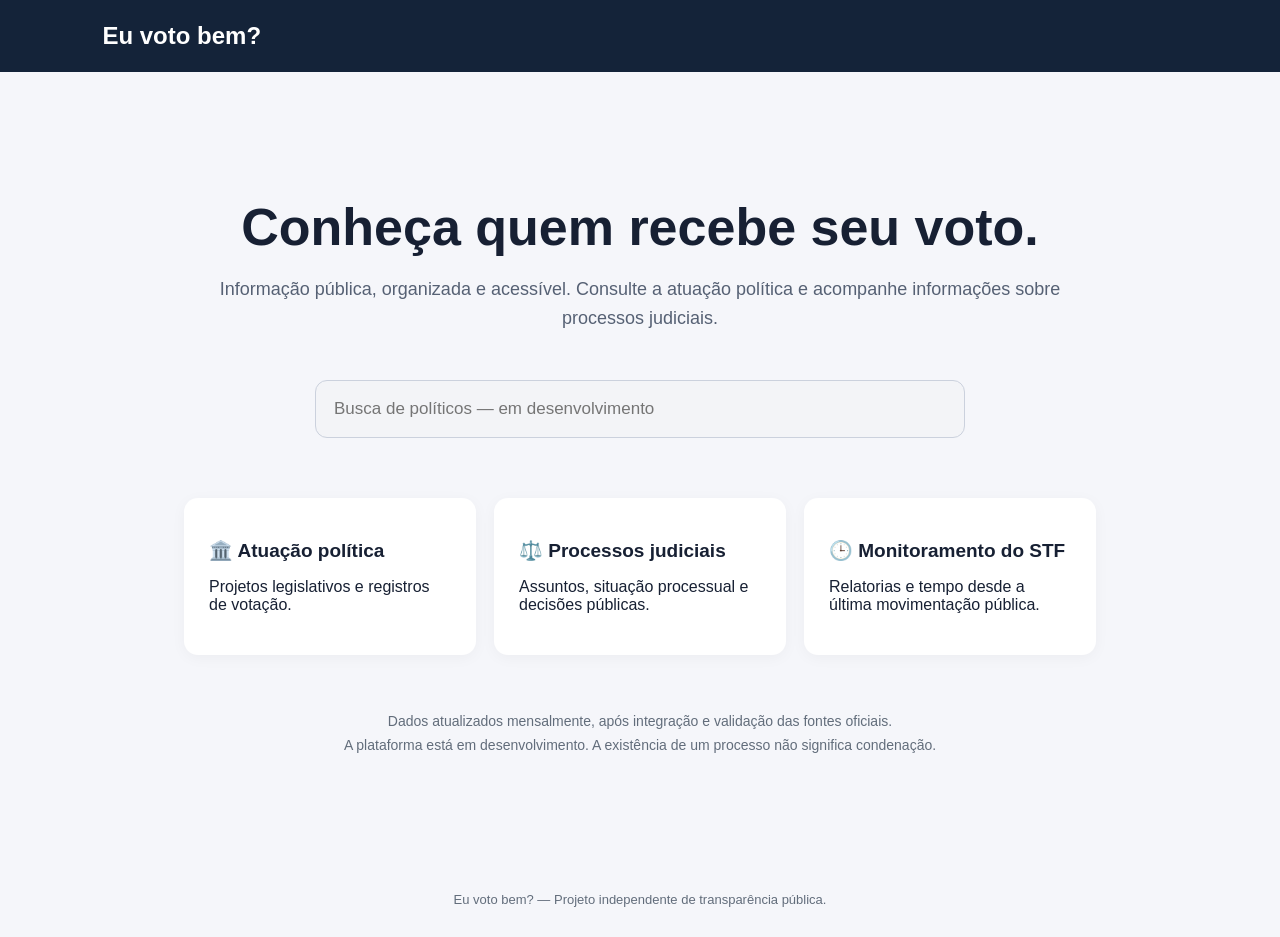
==== index.html @ 4e177135 "Create index.html" ====
<!DOCTYPE html>
<html lang="pt-BR">
<head>
  <meta charset="UTF-8">
  <meta name="viewport" content="width=device-width, initial-scale=1.0">
  <title>Eu voto bem? | Transparência política</title>
  <meta name="description" content="Consulte informações públicas sobre políticos, votações e processos judiciais.">
  <style>
    * { box-sizing: border-box; }

    body {
      margin: 0;
      font-family: Arial, sans-serif;
      background: #f5f6fa;
      color: #172033;
    }

    header {
      background: #142339;
      color: white;
      padding: 22px 8%;
      font-size: 24px;
      font-weight: bold;
    }

    main {
      max-width: 960px;
      margin: 0 auto;
      padding: 90px 24px;
      text-align: center;
    }

    h1 {
      font-size: clamp(32px, 5vw, 52px);
      margin-bottom: 16px;
    }

    .subtitle {
      color: #566174;
      font-size: 18px;
      line-height: 1.6;
    }

    .search {
      width: 100%;
      max-width: 650px;
      padding: 18px;
      border: 1px solid #cbd1dd;
      border-radius: 12px;
      margin-top: 30px;
      font-size: 17px;
    }

    .cards {
      display: grid;
      grid-template-columns: repeat(auto-fit, minmax(180px, 1fr));
      gap: 18px;
      margin-top: 60px;
      text-align: left;
    }

    .card {
      background: white;
      padding: 25px;
      border-radius: 14px;
      box-shadow: 0 3px 15px #0000000a;
    }

    .card h2 { font-size: 19px; }

    .notice {
      margin-top: 55px;
      font-size: 14px;
      color: #626d7b;
      line-height: 1.7;
    }

    footer {
      text-align: center;
      padding: 30px;
      color: #626d7b;
      font-size: 13px;
    }
  </style>
</head>
<body>
  <header>Eu voto bem?</header>

  <main>
    <h1>Conheça quem recebe seu voto.</h1>

    <p class="subtitle">
      Informação pública, organizada e acessível.
      Consulte a atuação política e acompanhe
      informações sobre processos judiciais.
    </p>

    <input
      class="search"
      type="search"
      placeholder="Busca de políticos — em desenvolvimento"
      aria-label="Busca de políticos em desenvolvimento"
      disabled
    >

    <section class="cards">
      <div class="card">
        <h2>🏛️ Atuação política</h2>
        <p>Projetos legislativos e registros de votação.</p>
      </div>

      <div class="card">
        <h2>⚖️ Processos judiciais</h2>
        <p>Assuntos, situação processual e decisões públicas.</p>
      </div>

      <div class="card">
        <h2>🕒 Monitoramento do STF</h2>
        <p>Relatorias e tempo desde a última movimentação pública.</p>
      </div>
    </section>

    <p class="notice">
      Dados atualizados mensalmente, após integração
      e validação das fontes oficiais.
      <br>
      A plataforma está em desenvolvimento.
      A existência de um processo não significa condenação.
    </p>
  </main>

  <footer>
    Eu voto bem? — Projeto independente de transparência pública.
  </footer>
</body>
</html>
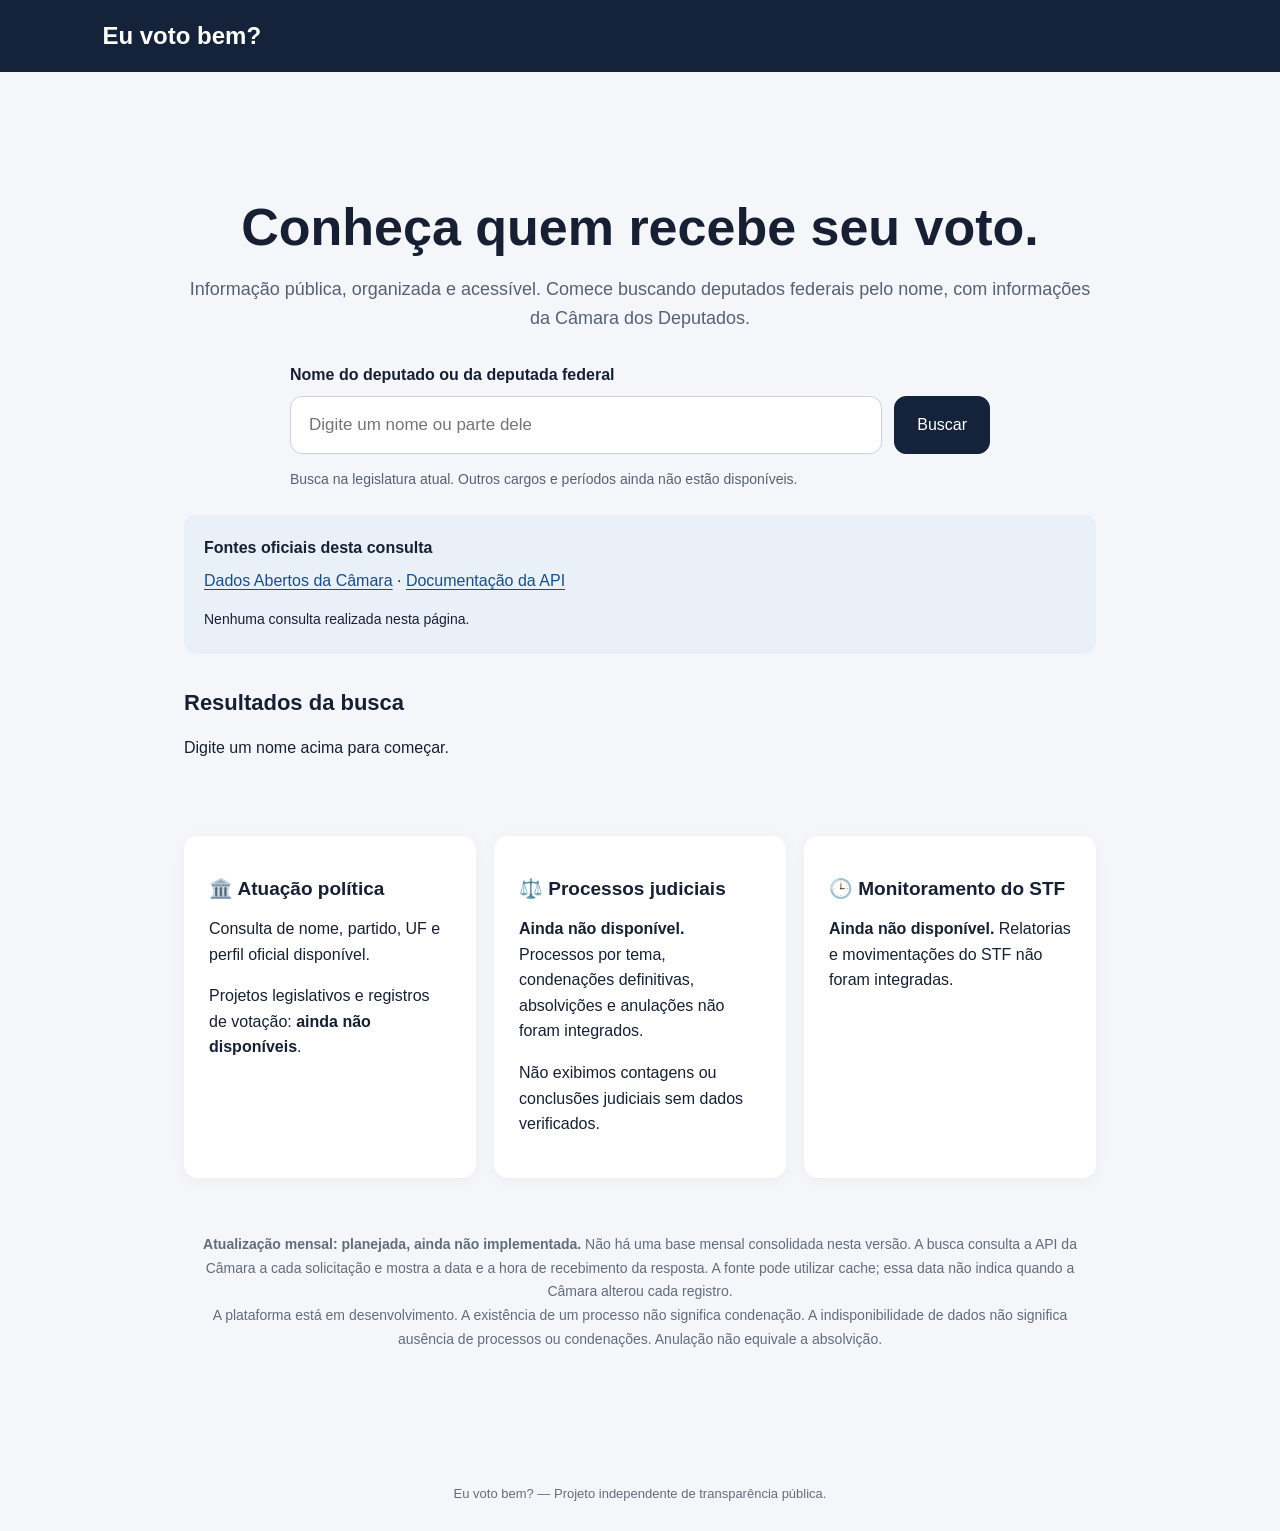
==== commit 71097c24: "Implementa busca de deputados com fontes oficiais Busca por nome na API da Câmara, paginação, foto, " ====
--- a/index.html
+++ b/index.html
@@ -1,137 +1,170 @@
-
-<!DOCTYPE html>
-<html lang="pt-BR">
-<head>
-  <meta charset="UTF-8">
-  <meta name="viewport" content="width=device-width, initial-scale=1.0">
-  <title>Eu voto bem? | Transparência política</title>
-  <meta name="description" content="Consulte informações públicas sobre políticos, votações e processos judiciais.">
-  <style>
-    * { box-sizing: border-box; }
-
-    body {
-      margin: 0;
-      font-family: Arial, sans-serif;
-      background: #f5f6fa;
-      color: #172033;
-    }
-
-    header {
-      background: #142339;
-      color: white;
-      padding: 22px 8%;
-      font-size: 24px;
-      font-weight: bold;
-    }
-
-    main {
-      max-width: 960px;
-      margin: 0 auto;
-      padding: 90px 24px;
-      text-align: center;
-    }
-
-    h1 {
-      font-size: clamp(32px, 5vw, 52px);
-      margin-bottom: 16px;
-    }
-
-    .subtitle {
-      color: #566174;
-      font-size: 18px;
-      line-height: 1.6;
-    }
-
-    .search {
-      width: 100%;
-      max-width: 650px;
-      padding: 18px;
-      border: 1px solid #cbd1dd;
-      border-radius: 12px;
-      margin-top: 30px;
-      font-size: 17px;
-    }
-
-    .cards {
-      display: grid;
-      grid-template-columns: repeat(auto-fit, minmax(180px, 1fr));
-      gap: 18px;
-      margin-top: 60px;
-      text-align: left;
-    }
-
-    .card {
-      background: white;
-      padding: 25px;
-      border-radius: 14px;
-      box-shadow: 0 3px 15px #0000000a;
-    }
-
-    .card h2 { font-size: 19px; }
-
-    .notice {
-      margin-top: 55px;
-      font-size: 14px;
-      color: #626d7b;
-      line-height: 1.7;
-    }
-
-    footer {
-      text-align: center;
-      padding: 30px;
-      color: #626d7b;
-      font-size: 13px;
-    }
-  </style>
-</head>
-<body>
-  <header>Eu voto bem?</header>
-
-  <main>
-    <h1>Conheça quem recebe seu voto.</h1>
-
-    <p class="subtitle">
-      Informação pública, organizada e acessível.
-      Consulte a atuação política e acompanhe
-      informações sobre processos judiciais.
-    </p>
-
-    <input
-      class="search"
-      type="search"
-      placeholder="Busca de políticos — em desenvolvimento"
-      aria-label="Busca de políticos em desenvolvimento"
-      disabled
-    >
-
-    <section class="cards">
-      <div class="card">
-        <h2>🏛️ Atuação política</h2>
-        <p>Projetos legislativos e registros de votação.</p>
-      </div>
-
-      <div class="card">
-        <h2>⚖️ Processos judiciais</h2>
-        <p>Assuntos, situação processual e decisões públicas.</p>
-      </div>
-
-      <div class="card">
-        <h2>🕒 Monitoramento do STF</h2>
-        <p>Relatorias e tempo desde a última movimentação pública.</p>
-      </div>
-    </section>
-
-    <p class="notice">
-      Dados atualizados mensalmente, após integração
-      e validação das fontes oficiais.
-      <br>
-      A plataforma está em desenvolvimento.
-      A existência de um processo não significa condenação.
-    </p>
-  </main>
-
-  <footer>
-    Eu voto bem? — Projeto independente de transparência pública.
-  </footer>
-</body>
-</html>
+
+<!DOCTYPE html>
+<html lang="pt-BR">
+<head>
+  <meta charset="UTF-8">
+  <meta name="viewport" content="width=device-width, initial-scale=1.0">
+  <title>Eu voto bem? | Transparência política</title>
+  <meta name="description" content="Busque deputados federais pelo nome e consulte partido, estado e perfil nas fontes oficiais da Câmara dos Deputados.">
+  <link rel="stylesheet" href="./busca.css">
+  <script type="module" src="./busca.mjs"></script>
+  <style>
+    * { box-sizing: border-box; }
+
+    body {
+      margin: 0;
+      font-family: Arial, sans-serif;
+      background: #f5f6fa;
+      color: #172033;
+    }
+
+    header {
+      background: #142339;
+      color: white;
+      padding: 22px 8%;
+      font-size: 24px;
+      font-weight: bold;
+    }
+
+    main {
+      max-width: 960px;
+      margin: 0 auto;
+      padding: 90px 24px;
+      text-align: center;
+    }
+
+    h1 {
+      font-size: clamp(32px, 5vw, 52px);
+      margin-bottom: 16px;
+    }
+
+    .subtitle {
+      color: #566174;
+      font-size: 18px;
+      line-height: 1.6;
+    }
+
+    .search {
+      width: 100%;
+      max-width: 650px;
+      padding: 18px;
+      border: 1px solid #cbd1dd;
+      border-radius: 12px;
+      margin-top: 30px;
+      font-size: 17px;
+    }
+
+    .cards {
+      display: grid;
+      grid-template-columns: repeat(auto-fit, minmax(180px, 1fr));
+      gap: 18px;
+      margin-top: 60px;
+      text-align: left;
+    }
+
+    .card {
+      background: white;
+      padding: 25px;
+      border-radius: 14px;
+      box-shadow: 0 3px 15px #0000000a;
+    }
+
+    .card h2 { font-size: 19px; }
+
+    .notice {
+      margin-top: 55px;
+      font-size: 14px;
+      color: #626d7b;
+      line-height: 1.7;
+    }
+
+    footer {
+      text-align: center;
+      padding: 30px;
+      color: #626d7b;
+      font-size: 13px;
+    }
+  </style>
+</head>
+<body>
+  <header>Eu voto bem?</header>
+
+  <main>
+    <h1>Conheça quem recebe seu voto.</h1>
+
+    <p class="subtitle">
+      Informação pública, organizada e acessível.
+      Comece buscando deputados federais pelo nome,
+      com informações da Câmara dos Deputados.
+    </p>
+
+    <form id="busca" role="search">
+      <label for="nome">Nome do deputado ou da deputada federal</label>
+      <div class="search-row">
+        <input class="search" id="nome" name="nome" type="search"
+          placeholder="Digite um nome ou parte dele" required minlength="2" maxlength="100"
+          aria-describedby="escopo" autocomplete="off">
+        <button type="submit">Buscar</button>
+      </div>
+      <p id="escopo" class="help">Busca na legislatura atual. Outros cargos e períodos ainda não estão disponíveis.</p>
+    </form>
+
+    <section class="sources" aria-labelledby="fontes-titulo">
+      <h2 id="fontes-titulo">Fontes oficiais desta consulta</h2>
+      <a href="https://dadosabertos.camara.leg.br/">Dados Abertos da Câmara</a>
+      <span aria-hidden="true"> · </span>
+      <a href="https://dadosabertos.camara.leg.br/swagger/api.html">Documentação da API</a>
+      <p id="consulta-data">Nenhuma consulta realizada nesta página.</p>
+      <a id="consulta-link" hidden>Ver os dados desta consulta na fonte oficial</a>
+    </section>
+
+    <section id="resultados" aria-labelledby="resultados-titulo" aria-busy="false">
+      <h2 id="resultados-titulo">Resultados da busca</h2>
+      <p id="status" role="status" aria-live="polite" aria-atomic="true">Digite um nome acima para começar.</p>
+      <ul id="lista" class="results-list"></ul>
+      <nav id="paginacao" aria-label="Páginas dos resultados" hidden>
+        <button id="anterior" type="button">Página anterior</button>
+        <span id="pagina"></span>
+        <button id="proxima" type="button">Próxima página</button>
+      </nav>
+    </section>
+    <noscript><p>Ative o JavaScript para buscar aqui ou consulte diretamente o <a href="https://www.camara.leg.br/deputados">site da Câmara</a>.</p></noscript>
+
+    <section class="cards">
+      <div class="card">
+        <h2>🏛️ Atuação política</h2>
+        <p>Consulta de nome, partido, UF e perfil oficial disponível.</p>
+        <p>Projetos legislativos e registros de votação: <strong>ainda não disponíveis</strong>.</p>
+      </div>
+
+      <div class="card">
+        <h2>⚖️ Processos judiciais</h2>
+        <p><strong>Ainda não disponível.</strong> Processos por tema, condenações definitivas, absolvições e anulações não foram integrados.</p>
+        <p>Não exibimos contagens ou conclusões judiciais sem dados verificados.</p>
+      </div>
+
+      <div class="card">
+        <h2>🕒 Monitoramento do STF</h2>
+        <p><strong>Ainda não disponível.</strong> Relatorias e movimentações do STF não foram integradas.</p>
+      </div>
+    </section>
+
+    <p class="notice">
+      <strong>Atualização mensal: planejada, ainda não implementada.</strong>
+      Não há uma base mensal consolidada nesta versão.
+      A busca consulta a API da Câmara a cada solicitação e mostra a data e a hora
+      de recebimento da resposta. A fonte pode utilizar cache; essa data não
+      indica quando a Câmara alterou cada registro.
+      <br>
+      A plataforma está em desenvolvimento.
+      A existência de um processo não significa condenação.
+      A indisponibilidade de dados não significa ausência de processos ou condenações.
+      Anulação não equivale a absolvição.
+    </p>
+  </main>
+
+  <footer>
+    Eu voto bem? — Projeto independente de transparência pública.
+  </footer>
+</body>
+</html>
--- a/busca.css
+++ b/busca.css
@@ -0,0 +1,40 @@
+/* Complementa o visual original da página. */
+[hidden] { display: none !important; }
+a { color: #174e88; text-underline-offset: 3px; overflow-wrap: anywhere; }
+a:hover { color: #0c3159; }
+button, input { font: inherit; }
+button {
+  background: #142339; color: white; border: 1px solid #142339;
+  border-radius: 12px; padding: 14px 22px; cursor: pointer; min-height: 48px;
+}
+button:hover:not(:disabled) { background: #284566; }
+button:disabled { opacity: .55; cursor: default; }
+:focus-visible { outline: 3px solid #bd7700; outline-offset: 4px; }
+#busca { max-width: 700px; margin: 34px auto 0; text-align: left; }
+#busca label { font-weight: bold; }
+.search-row { display: flex; gap: 12px; margin-top: 12px; }
+#busca .search { margin: 0; max-width: none; min-width: 0; }
+.help { font-size: 14px; color: #566174; line-height: 1.6; }
+.sources { margin: 24px auto; padding: 20px; background: #eaf0f7; border-radius: 12px; text-align: left; line-height: 1.6; }
+.sources h2 { font-size: 16px; margin: 0 0 8px; }
+.sources p { margin-bottom: 4px; font-size: 14px; }
+#resultados { margin-top: 36px; text-align: left; }
+#resultados h2 { font-size: 22px; }
+#status { line-height: 1.6; }
+.results-list { list-style: none; padding: 0; display: grid; grid-template-columns: repeat(2, minmax(0, 1fr)); gap: 16px; }
+.person { background: white; border: 1px solid #dce1e9; border-radius: 14px; padding: 20px; display: flex; gap: 16px; align-items: flex-start; }
+.portrait { width: 72px; min-width: 72px; height: 96px; border-radius: 8px; background: #eaf0f7; overflow: hidden; }
+.portrait img { width: 100%; height: 100%; object-fit: cover; }
+.portrait span { display: flex; height: 100%; align-items: center; text-align: center; font-size: 12px; color: #566174; padding: 6px; }
+.person h3 { margin: 0 0 10px; font-size: 19px; overflow-wrap: anywhere; }
+.person p { margin: 6px 0; line-height: 1.5; }
+.person a { display: block; margin-top: 12px; line-height: 1.5; }
+#paginacao { display: flex; flex-wrap: wrap; align-items: center; justify-content: center; gap: 14px; margin-top: 24px; }
+.card p { line-height: 1.6; }
+@media (max-width: 620px) {
+  body main { padding: 36px 18px; }
+  .search-row { flex-direction: column; }
+  .results-list { grid-template-columns: 1fr; }
+  .person { padding: 16px; gap: 12px; }
+  body .cards { margin-top: 36px; grid-template-columns: 1fr; }
+}
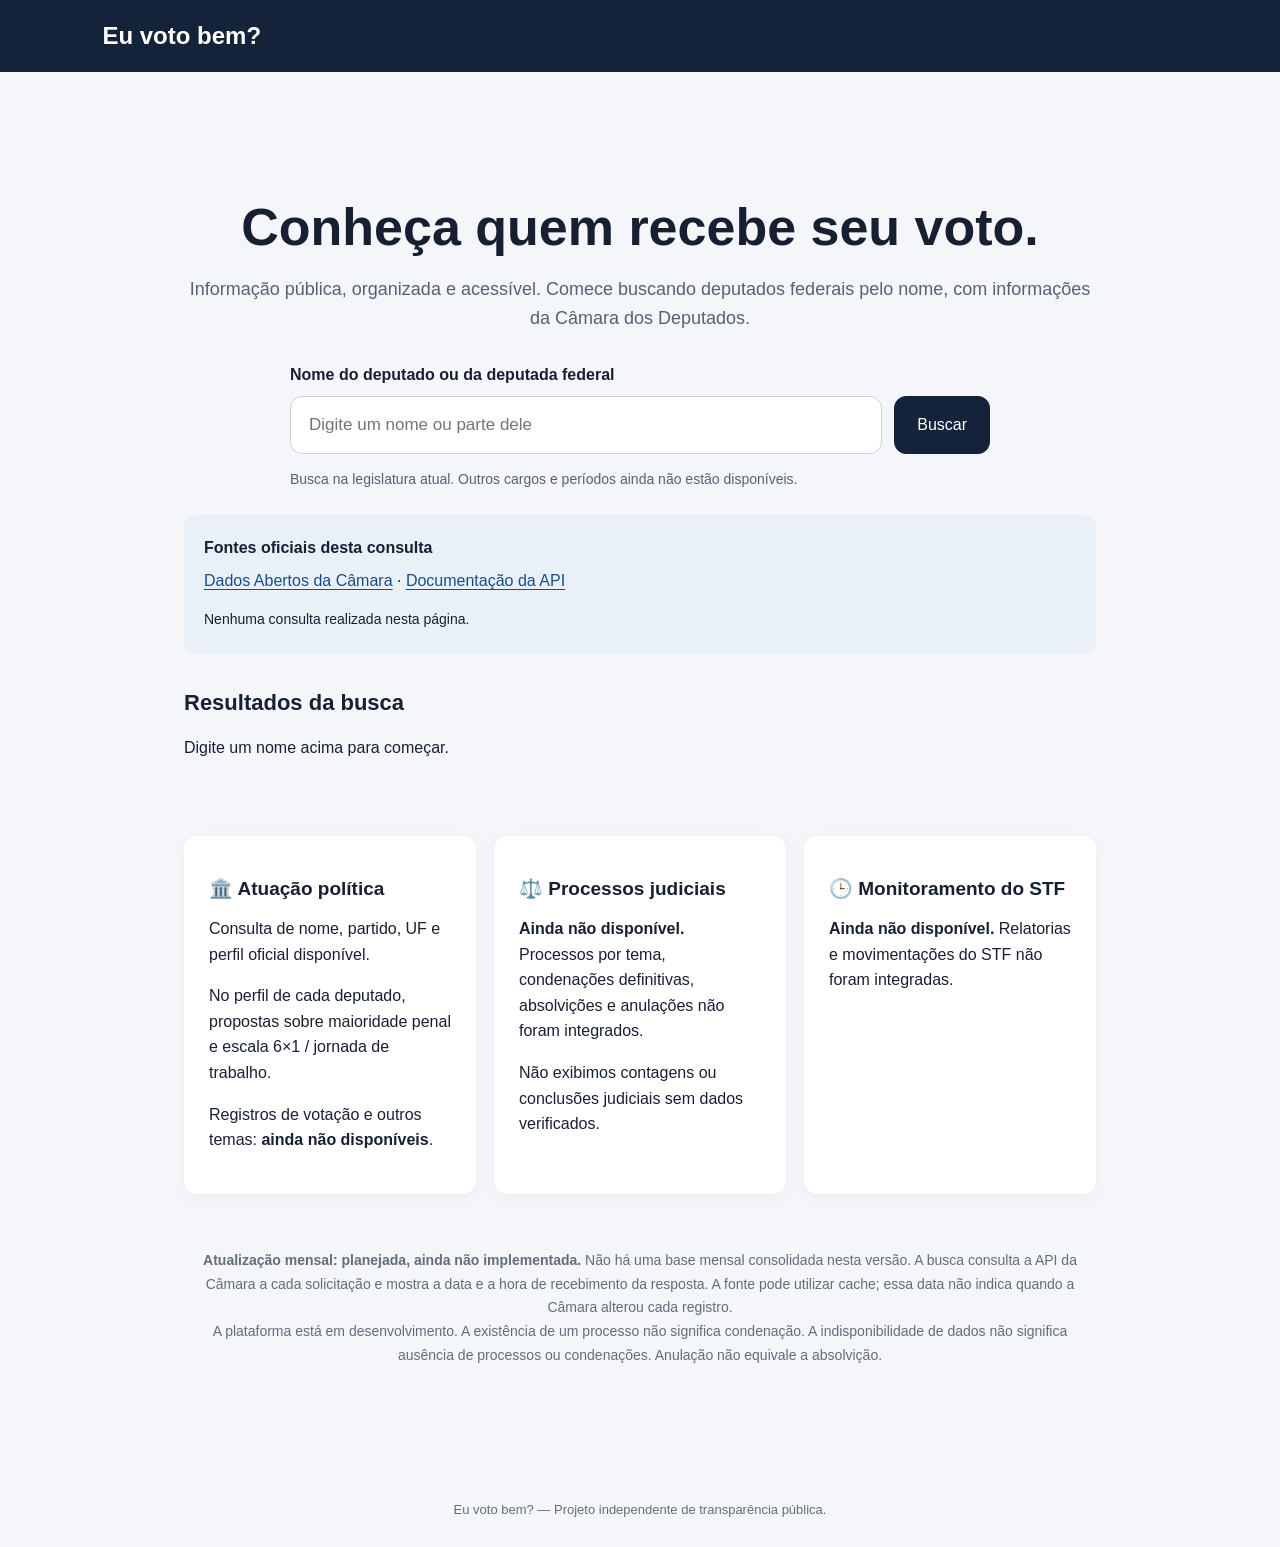
==== commit 9af9f7da: "Adiciona perfil do deputado com atuação por tema - Nova página deputado.html?id=...: perfil oficial " ====
--- a/index.html
+++ b/index.html
@@ -5,7 +5,7 @@
   <meta charset="UTF-8">
   <meta name="viewport" content="width=device-width, initial-scale=1.0">
   <title>Eu voto bem? | Transparência política</title>
-  <meta name="description" content="Busque deputados federais pelo nome e consulte partido, estado e perfil nas fontes oficiais da Câmara dos Deputados.">
+  <meta name="description" content="Busque deputados federais pelo nome e consulte partido, estado, perfil e propostas por tema nas fontes oficiais da Câmara dos Deputados.">
   <link rel="stylesheet" href="./busca.css">
   <script type="module" src="./busca.mjs"></script>
   <style>
@@ -134,7 +134,8 @@
       <div class="card">
         <h2>🏛️ Atuação política</h2>
         <p>Consulta de nome, partido, UF e perfil oficial disponível.</p>
-        <p>Projetos legislativos e registros de votação: <strong>ainda não disponíveis</strong>.</p>
+        <p>No perfil de cada deputado, propostas sobre maioridade penal e escala 6×1 / jornada de trabalho.</p>
+        <p>Registros de votação e outros temas: <strong>ainda não disponíveis</strong>.</p>
       </div>
 
       <div class="card">
